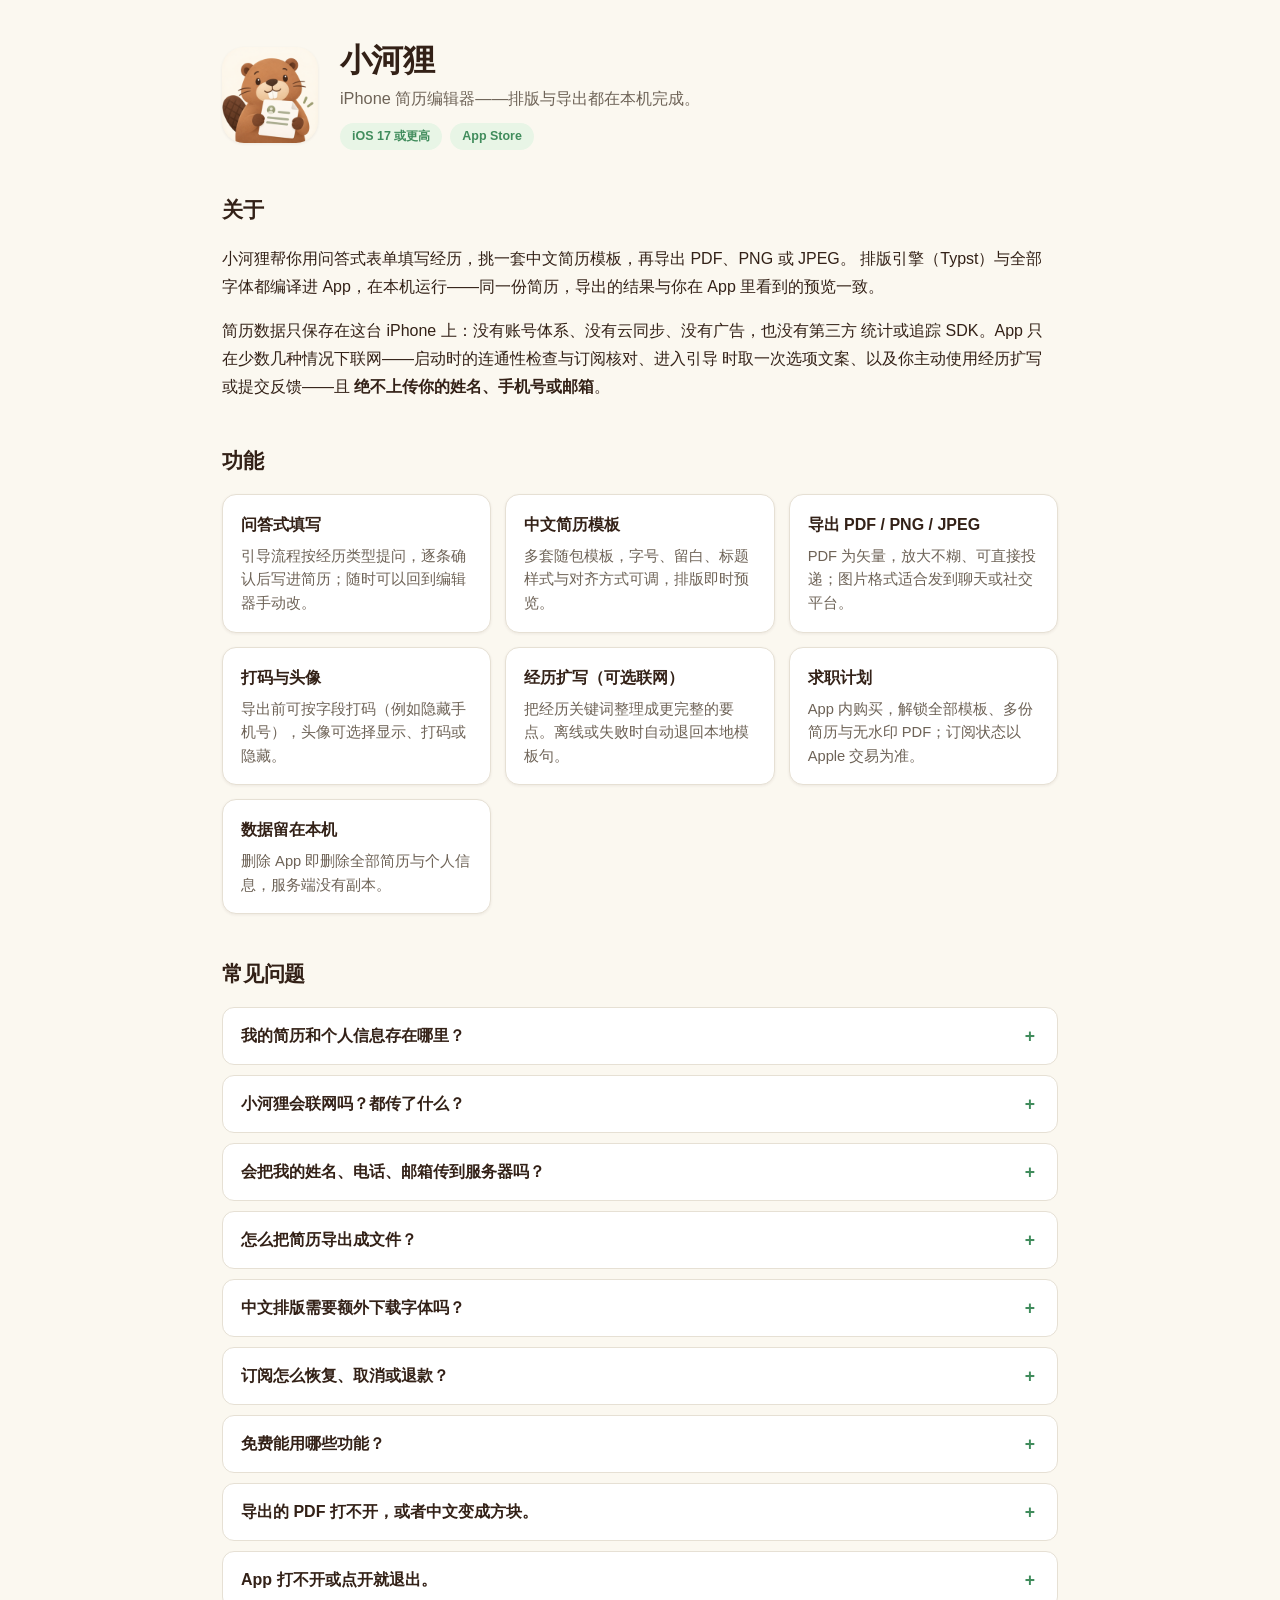
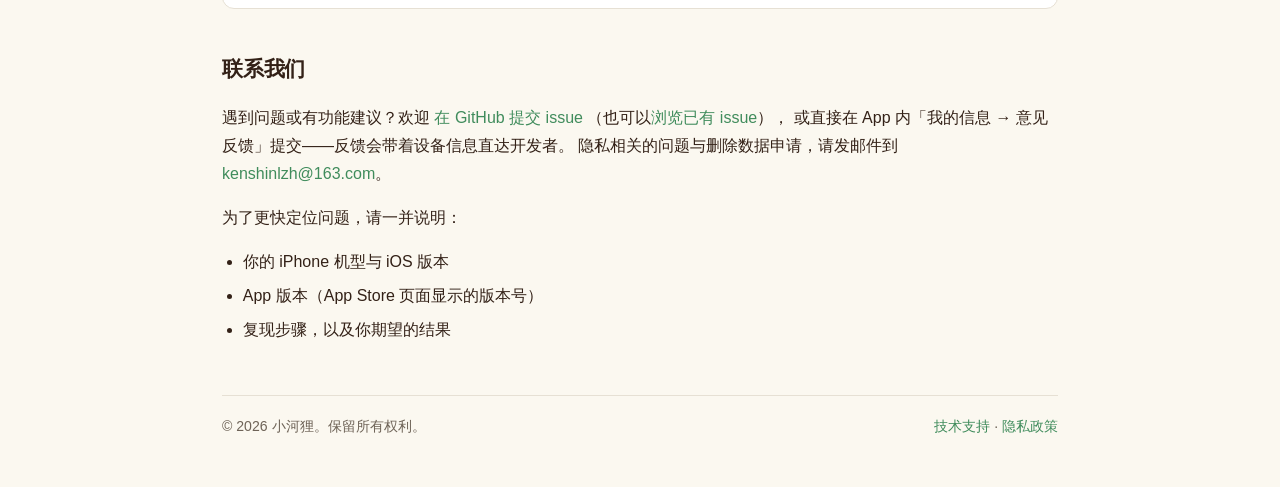
==== index.html @ 196c78fe "去掉技术支持页的「版本 0.1」标签" ====
<!DOCTYPE html>
<html lang="zh-CN">
<head>
<meta charset="utf-8">
<meta name="viewport" content="width=device-width, initial-scale=1">
<title>小河狸 — 技术支持</title>
<meta name="description" content="小河狸 iPhone 简历编辑器的技术支持：功能说明、常见问题、故障排查与联系方式。">
<meta property="og:title" content="小河狸 — 技术支持">
<meta property="og:description" content="iPhone 简历编辑器：排版与导出都在本机完成，简历数据只存在手机上。">
<meta property="og:image" content="assets/icon.png">
<link rel="icon" type="image/png" href="assets/icon.png">
<link rel="stylesheet" href="styles.css">
</head>
<body>
<main class="wrap">

<header class="hero">
  <img class="hero-icon" src="assets/icon.png" alt="小河狸 App 图标" width="96" height="96">
  <div>
    <h1>小河狸</h1>
    <p class="tagline">iPhone 简历编辑器——排版与导出都在本机完成。</p>
    <p class="chips">
      <span class="chip">iOS 17 或更高</span>
      <span class="chip">App Store</span>
    </p>
  </div>
</header>

<section>
  <h2>关于</h2>
  <p>小河狸帮你用问答式表单填写经历，挑一套中文简历模板，再导出 PDF、PNG 或 JPEG。
  排版引擎（Typst）与全部字体都编译进 App，在本机运行——同一份简历，导出的结果与你在
  App 里看到的预览一致。</p>
  <p>简历数据只保存在这台 iPhone 上：没有账号体系、没有云同步、没有广告，也没有第三方
  统计或追踪 SDK。App 只在少数几种情况下联网——启动时的连通性检查与订阅核对、进入引导
  时取一次选项文案、以及你主动使用经历扩写或提交反馈——且
  <strong>绝不上传你的姓名、手机号或邮箱</strong>。</p>
</section>

<section>
  <h2>功能</h2>
  <div class="grid">
    <div class="card">
      <h3>问答式填写</h3>
      <p>引导流程按经历类型提问，逐条确认后写进简历；随时可以回到编辑器手动改。</p>
    </div>
    <div class="card">
      <h3>中文简历模板</h3>
      <p>多套随包模板，字号、留白、标题样式与对齐方式可调，排版即时预览。</p>
    </div>
    <div class="card">
      <h3>导出 PDF / PNG / JPEG</h3>
      <p>PDF 为矢量，放大不糊、可直接投递；图片格式适合发到聊天或社交平台。</p>
    </div>
    <div class="card">
      <h3>打码与头像</h3>
      <p>导出前可按字段打码（例如隐藏手机号），头像可选择显示、打码或隐藏。</p>
    </div>
    <div class="card">
      <h3>经历扩写（可选联网）</h3>
      <p>把经历关键词整理成更完整的要点。离线或失败时自动退回本地模板句。</p>
    </div>
    <div class="card">
      <h3>求职计划</h3>
      <p>App 内购买，解锁全部模板、多份简历与无水印 PDF；订阅状态以 Apple 交易为准。</p>
    </div>
    <div class="card">
      <h3>数据留在本机</h3>
      <p>删除 App 即删除全部简历与个人信息，服务端没有副本。</p>
    </div>
  </div>
</section>

<section>
  <h2>常见问题</h2>

  <details>
    <summary>我的简历和个人信息存在哪里？</summary>
    <p>全部存在这台 iPhone 上 App 的私有目录里（简历 JSON、头像图片与设置）。
    没有服务器保存简历，也不会上传到任何云端。删除 App 就会一并删除。</p>
  </details>

  <details>
    <summary>小河狸会联网吗？都传了什么？</summary>
    <p>会，但次数很少，且全部指向开发者自建的 <code>bestresume.pinebop.com</code>。
    其中三处是自动发生的（都不含你填写的内容）：</p>
    <ul>
      <li><strong>连通性检查</strong>：启动时问一次服务是否在线，只发一个空的 GET 请求，
      不含任何个人信息。</li>
      <li><strong>订阅核对</strong>：把 Apple 签名的交易凭证与一个随机设备标识发出去，
      用于确认订阅是否有效、还剩多少次精修；启动与回到前台时各可能触发一次。</li>
      <li><strong>引导选项文案</strong>：进入引导时取一次经历类型 / 技能分类列表，
      不含任何个人信息。</li>
    </ul>
    <p>另外两处只有你主动操作才会发生：</p>
    <ul>
      <li><strong>经历扩写 / 个人简介生成</strong>：只发送经历类型与你确认过的事实关键词，
      不含姓名、手机号、邮箱（出站前强制清洗）；服务器会把这些关键词转交大模型服务商
      生成文字。</li>
      <li><strong>意见反馈</strong>：只有你点「提交」时，才发送反馈正文、你选填的联系方式
      与设备型号、系统版本、App 版本、语言。</li>
    </ul>
    <p>完整说明见<a href="privacy.html">隐私政策</a>。</p>
  </details>

  <details>
    <summary>会把我的姓名、电话、邮箱传到服务器吗？</summary>
    <p>不会。这是硬性约束：所有出站文本在唯一网络出口处强制清洗，命中邮箱或手机号模式
    即整段隐去，之后才会发出去。</p>
  </details>

  <details>
    <summary>怎么把简历导出成文件？</summary>
    <p>在编辑页点右上角「导出」，选择 PDF、PNG 或 JPEG，随后通过 iOS 系统分享面板
    保存到「文件」或发给别人。发到哪里完全由你决定，App 不经手。</p>
  </details>

  <details>
    <summary>中文排版需要额外下载字体吗？</summary>
    <p>不需要。随包字体已包含中文字形，离线也能正常排版。如果你在有网络的电脑上编辑
    导出的 PDF，请确认系统装有中文字体。</p>
  </details>

  <details>
    <summary>订阅怎么恢复、取消或退款？</summary>
    <p>订阅由 Apple 处理：在 iOS「设置 → Apple 账户 → 订阅」里查看、取消或管理，
    退款也通过 Apple 提交。</p>
    <p>在 App 里碰到需要订阅的功能（锁定模板、导出 PDF、第二份简历、精修次数用完）时，
    会弹出「求职计划」页，页面上有「恢复购买」与「管理订阅」两个入口，换设备或重装后
    从那里恢复即可。想查看当前订阅状态与剩余精修次数，走
    「我的信息 → 设置 → 账号与权益」。</p>
  </details>

  <details>
    <summary>免费能用哪些功能？</summary>
    <p>免费档可以保存一份简历、使用其中几套通用模板、进行有限次数的经历精修；
    导出的图片带水印，<strong>导出 PDF 需要订阅</strong>。「求职计划」订阅解锁全部模板、
    多份简历与无水印 PDF。具体次数以 App 内展示为准。</p>
  </details>

  <details>
    <summary>导出的 PDF 打不开，或者中文变成方块。</summary>
    <p>先确认导出的是 PDF 而不是 PNG/JPEG；若在第三方阅读器里显示异常，换用
    「文件」App 或系统预览打开。中文变方块通常是阅读器缺中文字体，不是文件损坏——
    这份 PDF 里已经内嵌了排版所用字体，换一个阅读器即可正常显示。</p>
  </details>

  <details>
    <summary>App 打不开或点开就退出。</summary>
    <p>请先确认系统版本为 iOS 17 或更高，然后删除 App 重新从 App Store 安装。
    如果仍然打不开，请反馈给我们，并附上机型与系统版本。</p>
  </details>
</section>

<section>
  <h2>联系我们</h2>
  <p>遇到问题或有功能建议？欢迎
  <a href="https://github.com/Pinebop/bestresume-support/issues/new">在 GitHub 提交 issue</a>
  （也可以<a href="https://github.com/Pinebop/bestresume-support/issues">浏览已有 issue</a>），
  或直接在 App 内「我的信息 → 意见反馈」提交——反馈会带着设备信息直达开发者。
  隐私相关的问题与删除数据申请，请发邮件到
  <a href="mailto:kenshinlzh@163.com">kenshinlzh@163.com</a>。</p>
  <p>为了更快定位问题，请一并说明：</p>
  <ul>
    <li>你的 iPhone 机型与 iOS 版本</li>
    <li>App 版本（App Store 页面显示的版本号）</li>
    <li>复现步骤，以及你期望的结果</li>
  </ul>
</section>

<footer>
  <p>© 2026 小河狸。保留所有权利。</p>
  <nav><a href="index.html">技术支持</a> · <a href="privacy.html">隐私政策</a></nav>
</footer>

</main>
</body>
</html>
---- styles.css ----
/* 小河狸 support site. No JavaScript; adapts to light/dark via prefers-color-scheme.
   Palette mirrors app/templates/assets/brand-theme.json (the App's single source of truth). */

:root {
  --bg: #fbf8f0;
  --fg: #332117;
  --muted: #6e6357;
  --card: #ffffff;
  --border: #e6e0d4;
  --accent: #408c5c;
  --accent-soft: #e8f5e6;
  --brown: #8c5433;
  --brown-soft: #f5e3cc;
  --code-bg: #f1ece0;
  --shadow: 0 1px 3px rgba(51, 33, 23, 0.07);
}

@media (prefers-color-scheme: dark) {
  :root {
    --bg: #191c19;
    --fg: #f3eee4;
    --muted: #babbaE;
    --card: #252b25;
    --border: #33392f;
    --accent: #91c59c;
    --accent-soft: #2c4030;
    --brown: #ddb68b;
    --brown-soft: #403329;
    --code-bg: #2a302a;
    --shadow: 0 1px 3px rgba(0, 0, 0, 0.45);
  }
}

* { box-sizing: border-box; }

body {
  margin: 0;
  background: var(--bg);
  color: var(--fg);
  font-family: -apple-system, BlinkMacSystemFont, "PingFang SC", "Hiragino Sans GB",
    "Segoe UI", Roboto, Helvetica, Arial, sans-serif;
  font-size: 16px;
  line-height: 1.75;
  -webkit-font-smoothing: antialiased;
}

.wrap {
  max-width: 880px;
  margin: 0 auto;
  padding: 40px 22px 48px;
}

.wrap.narrow { max-width: 760px; }

a { color: var(--accent); text-decoration: none; }
a:hover { text-decoration: underline; }

code {
  font-family: ui-monospace, SFMono-Regular, Menlo, Consolas, monospace;
  font-size: 0.86em;
  background: var(--code-bg);
  border-radius: 6px;
  padding: 2px 6px;
  word-break: break-all;
}

/* Hero */

.hero {
  display: flex;
  align-items: center;
  gap: 22px;
  margin-bottom: 30px;
}

.hero-left { align-items: center; }

.hero-icon {
  border-radius: 22px;
  box-shadow: var(--shadow);
  flex: none;
}

h1 {
  margin: 0 0 4px;
  font-size: 2rem;
  letter-spacing: -0.02em;
  line-height: 1.25;
}

.tagline {
  margin: 0 0 10px;
  color: var(--muted);
  font-size: 1.02rem;
}

.chips { margin: 0; display: flex; flex-wrap: wrap; gap: 8px; }

.chip {
  display: inline-block;
  font-size: 0.78rem;
  font-weight: 600;
  color: var(--accent);
  background: var(--accent-soft);
  border-radius: 999px;
  padding: 3px 12px;
}

/* Sections */

h2 {
  font-size: 1.32rem;
  letter-spacing: -0.01em;
  margin: 2.6rem 0 0.9rem;
}

h3 {
  font-size: 1.04rem;
  margin: 1.9rem 0 0.5rem;
}

.meta { color: var(--muted); font-size: 0.92rem; margin-top: 0; }

.summary {
  background: var(--accent-soft);
  border-radius: 14px;
  padding: 4px 20px 16px;
  margin-top: 1.6rem;
}

.summary h2 { margin-top: 0.9rem; }

.note {
  background: var(--brown-soft);
  border-radius: 12px;
  padding: 2px 18px 14px;
  margin-top: 1.4rem;
}

.note h2 { font-size: 1.1rem; margin-top: 0.9rem; }

/* Feature cards */

.grid {
  display: grid;
  grid-template-columns: repeat(auto-fill, minmax(240px, 1fr));
  gap: 14px;
}

.card {
  background: var(--card);
  border: 1px solid var(--border);
  border-radius: 14px;
  padding: 16px 18px;
  box-shadow: var(--shadow);
}

.card h3 { margin: 0 0 6px; font-size: 1rem; }

.card p { margin: 0; color: var(--muted); font-size: 0.92rem; line-height: 1.6; }

/* FAQ accordions */

details {
  background: var(--card);
  border: 1px solid var(--border);
  border-radius: 12px;
  padding: 14px 18px;
  margin-bottom: 10px;
}

summary {
  font-weight: 600;
  cursor: pointer;
  list-style: none;
  position: relative;
  padding-right: 28px;
}

summary::-webkit-details-marker { display: none; }

summary::after {
  content: "+";
  position: absolute;
  right: 4px;
  top: 50%;
  transform: translateY(-50%);
  color: var(--accent);
  font-weight: 700;
  font-size: 1.1rem;
}

details[open] summary::after { content: "−"; }

details p { margin: 10px 0 2px; color: var(--muted); }

/* Lists, table & footer */

section ul { padding-left: 1.3rem; }
section li { margin: 6px 0; }

table {
  width: 100%;
  border-collapse: collapse;
  margin: 1rem 0;
  font-size: 0.93rem;
}

th, td {
  border: 1px solid var(--border);
  padding: 8px 12px;
  text-align: left;
  vertical-align: top;
}

th { background: var(--accent-soft); font-weight: 600; }

footer {
  margin-top: 3.2rem;
  padding-top: 18px;
  border-top: 1px solid var(--border);
  display: flex;
  justify-content: space-between;
  flex-wrap: wrap;
  gap: 8px;
  color: var(--muted);
  font-size: 0.88rem;
}

footer p, footer nav { margin: 0; }
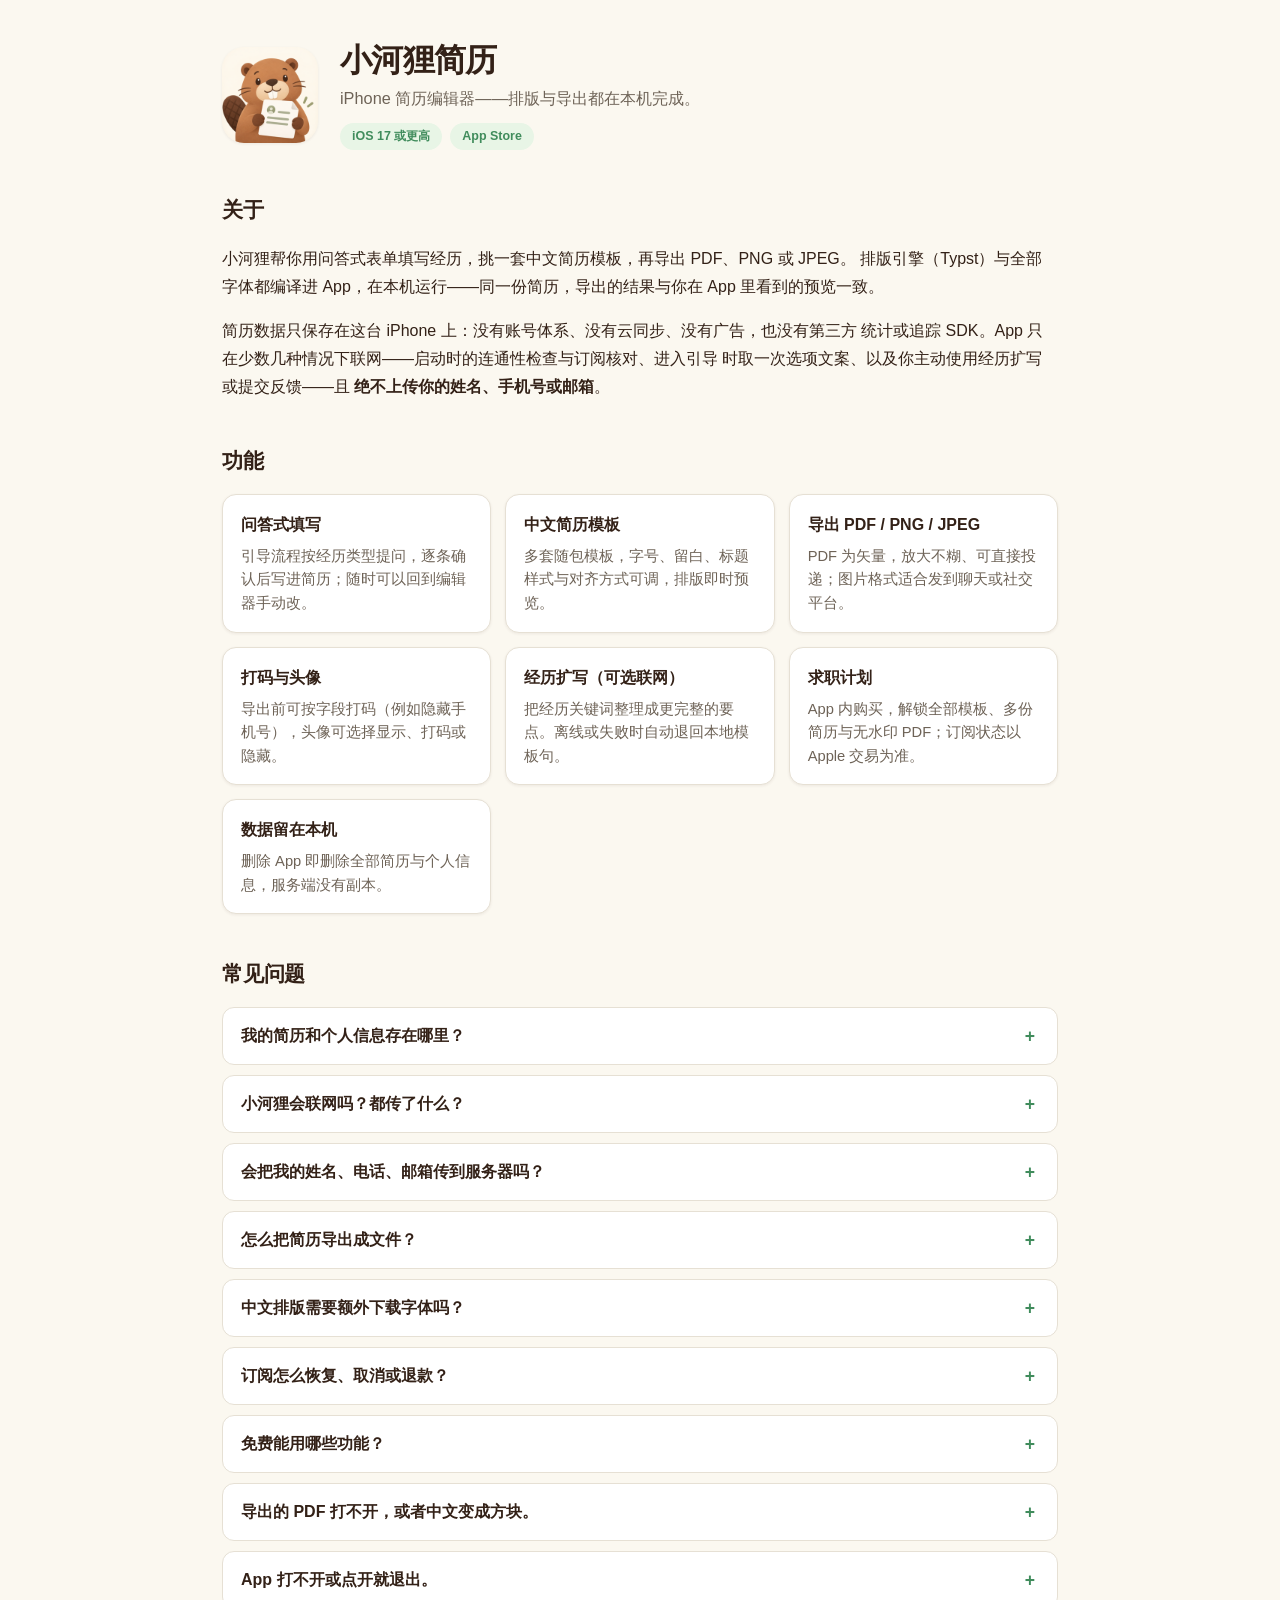
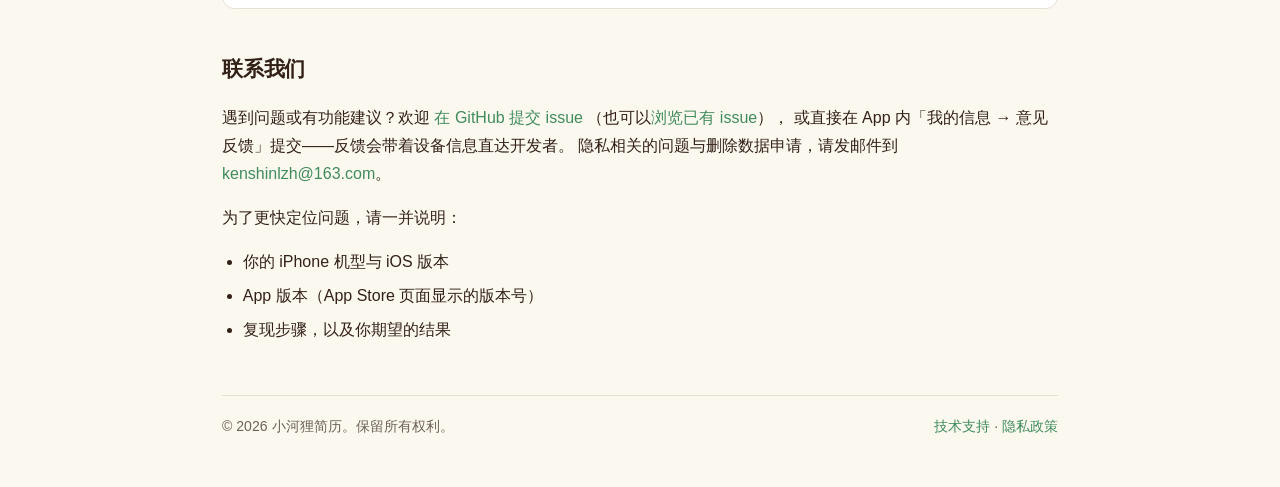
==== commit ab56c9a9: "App 名称统一为「小河狸简历」" ====
--- a/index.html
+++ b/index.html
@@ -3,9 +3,9 @@
 <head>
 <meta charset="utf-8">
 <meta name="viewport" content="width=device-width, initial-scale=1">
-<title>小河狸 — 技术支持</title>
-<meta name="description" content="小河狸 iPhone 简历编辑器的技术支持：功能说明、常见问题、故障排查与联系方式。">
-<meta property="og:title" content="小河狸 — 技术支持">
+<title>小河狸简历 — 技术支持</title>
+<meta name="description" content="小河狸简历 iPhone 简历编辑器的技术支持：功能说明、常见问题、故障排查与联系方式。">
+<meta property="og:title" content="小河狸简历 — 技术支持">
 <meta property="og:description" content="iPhone 简历编辑器：排版与导出都在本机完成，简历数据只存在手机上。">
 <meta property="og:image" content="assets/icon.png">
 <link rel="icon" type="image/png" href="assets/icon.png">
@@ -15,9 +15,9 @@
 <main class="wrap">
 
 <header class="hero">
-  <img class="hero-icon" src="assets/icon.png" alt="小河狸 App 图标" width="96" height="96">
+  <img class="hero-icon" src="assets/icon.png" alt="小河狸简历 App 图标" width="96" height="96">
   <div>
-    <h1>小河狸</h1>
+    <h1>小河狸简历</h1>
     <p class="tagline">iPhone 简历编辑器——排版与导出都在本机完成。</p>
     <p class="chips">
       <span class="chip">iOS 17 或更高</span>
@@ -169,7 +169,7 @@
 </section>
 
 <footer>
-  <p>© 2026 小河狸。保留所有权利。</p>
+  <p>© 2026 小河狸简历。保留所有权利。</p>
   <nav><a href="index.html">技术支持</a> · <a href="privacy.html">隐私政策</a></nav>
 </footer>
 
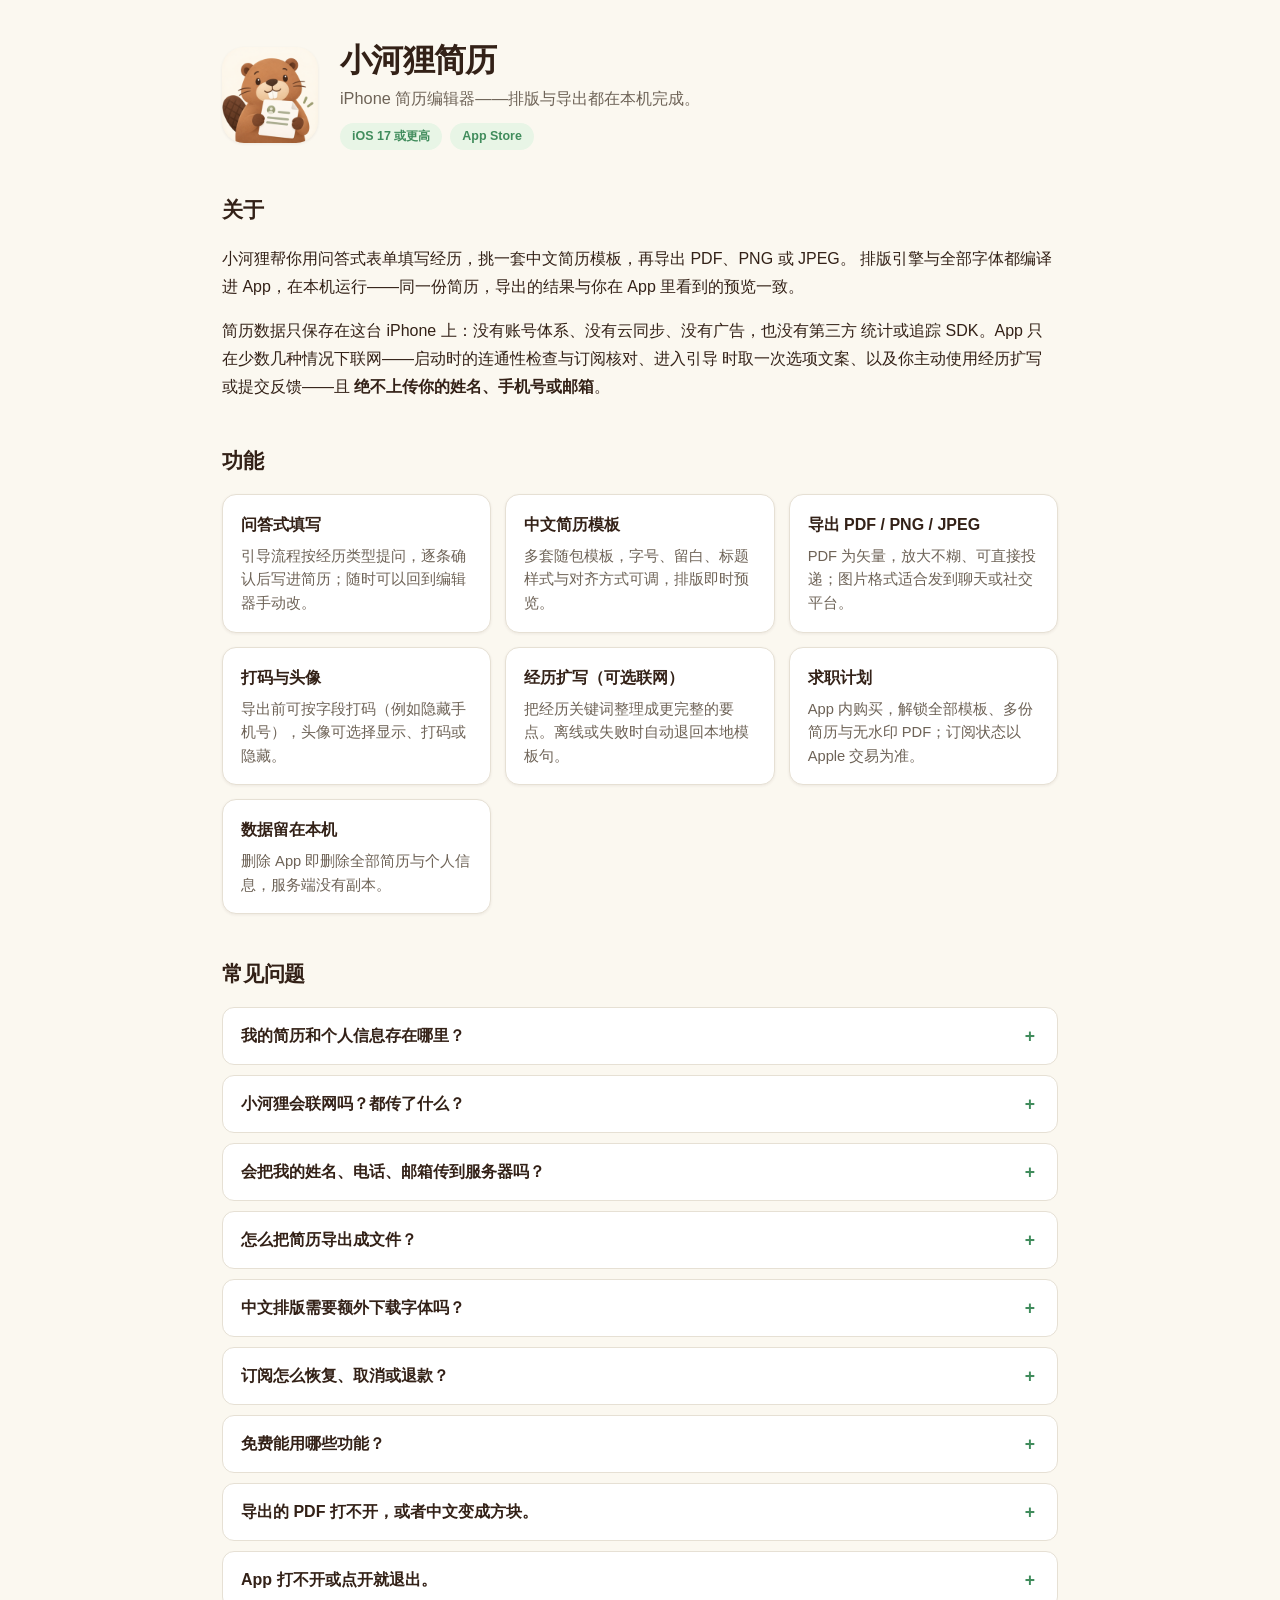
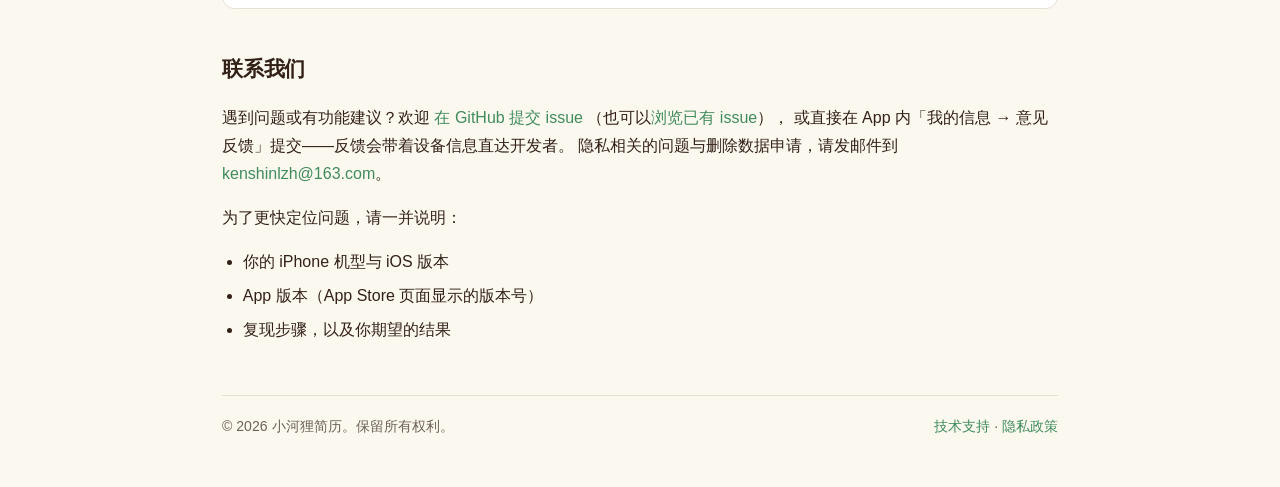
==== commit 44724f60: "移除排版引擎技术名称（Typst）表述" ====
--- a/index.html
+++ b/index.html
@@ -29,7 +29,7 @@
 <section>
   <h2>关于</h2>
   <p>小河狸帮你用问答式表单填写经历，挑一套中文简历模板，再导出 PDF、PNG 或 JPEG。
-  排版引擎（Typst）与全部字体都编译进 App，在本机运行——同一份简历，导出的结果与你在
+  排版引擎与全部字体都编译进 App，在本机运行——同一份简历，导出的结果与你在
   App 里看到的预览一致。</p>
   <p>简历数据只保存在这台 iPhone 上：没有账号体系、没有云同步、没有广告，也没有第三方
   统计或追踪 SDK。App 只在少数几种情况下联网——启动时的连通性检查与订阅核对、进入引导
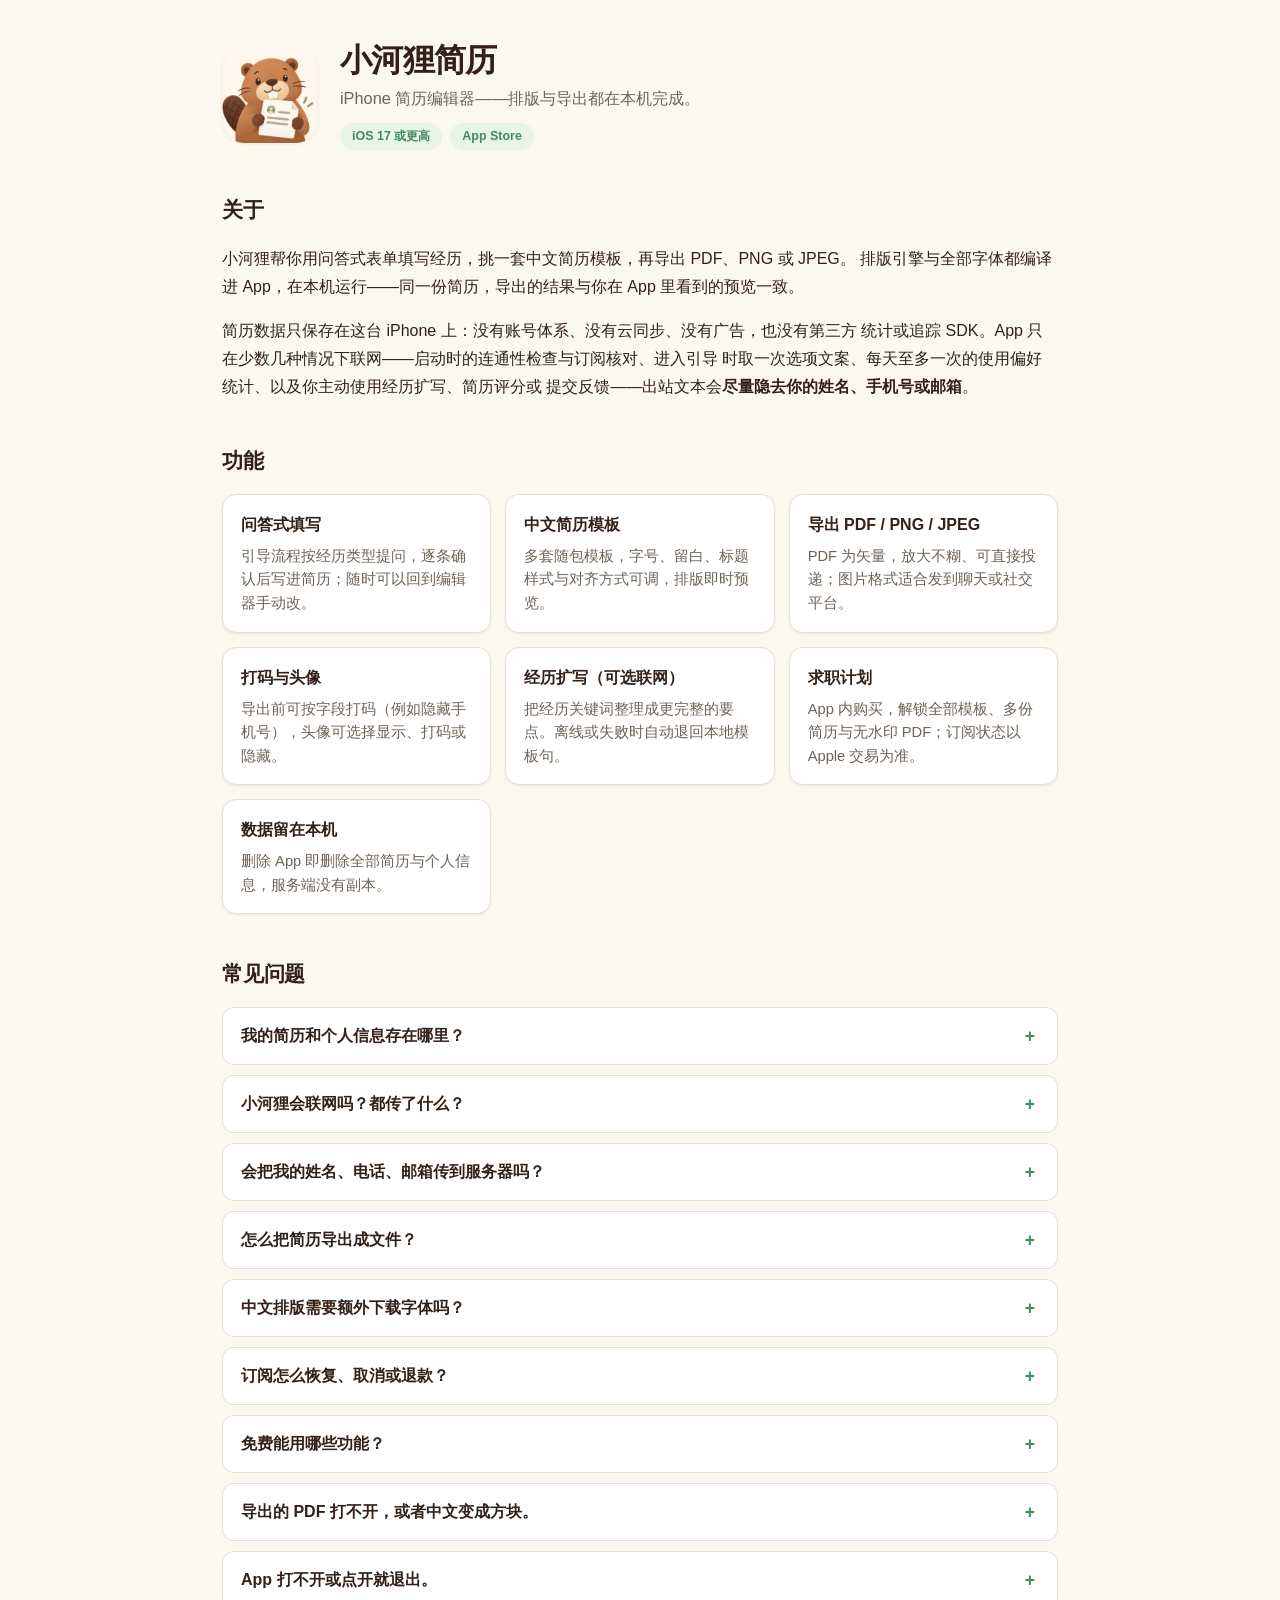
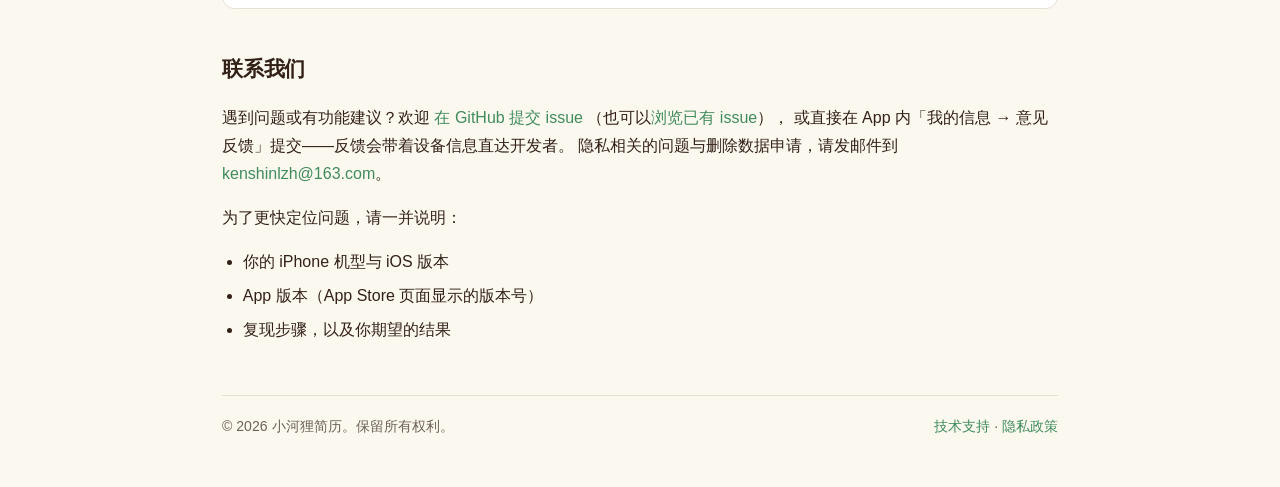
==== commit 71718602: "隐私政策与 App 内副本口径同步（2026-10-01） - 补齐三条真实联网链路的披露：每天至多一次的使用偏好统计（带随机设备标识）、   简历评分（整份简历脱敏文本）、评分规则配置拉取 - 「绝" ====
--- a/index.html
+++ b/index.html
@@ -33,8 +33,8 @@
   App 里看到的预览一致。</p>
   <p>简历数据只保存在这台 iPhone 上：没有账号体系、没有云同步、没有广告，也没有第三方
   统计或追踪 SDK。App 只在少数几种情况下联网——启动时的连通性检查与订阅核对、进入引导
-  时取一次选项文案、以及你主动使用经历扩写或提交反馈——且
-  <strong>绝不上传你的姓名、手机号或邮箱</strong>。</p>
+  时取一次选项文案、每天至多一次的使用偏好统计、以及你主动使用经历扩写、简历评分或
+  提交反馈——出站文本会<strong>尽量隐去你的姓名、手机号或邮箱</strong>。</p>
 </section>
 
 <section>
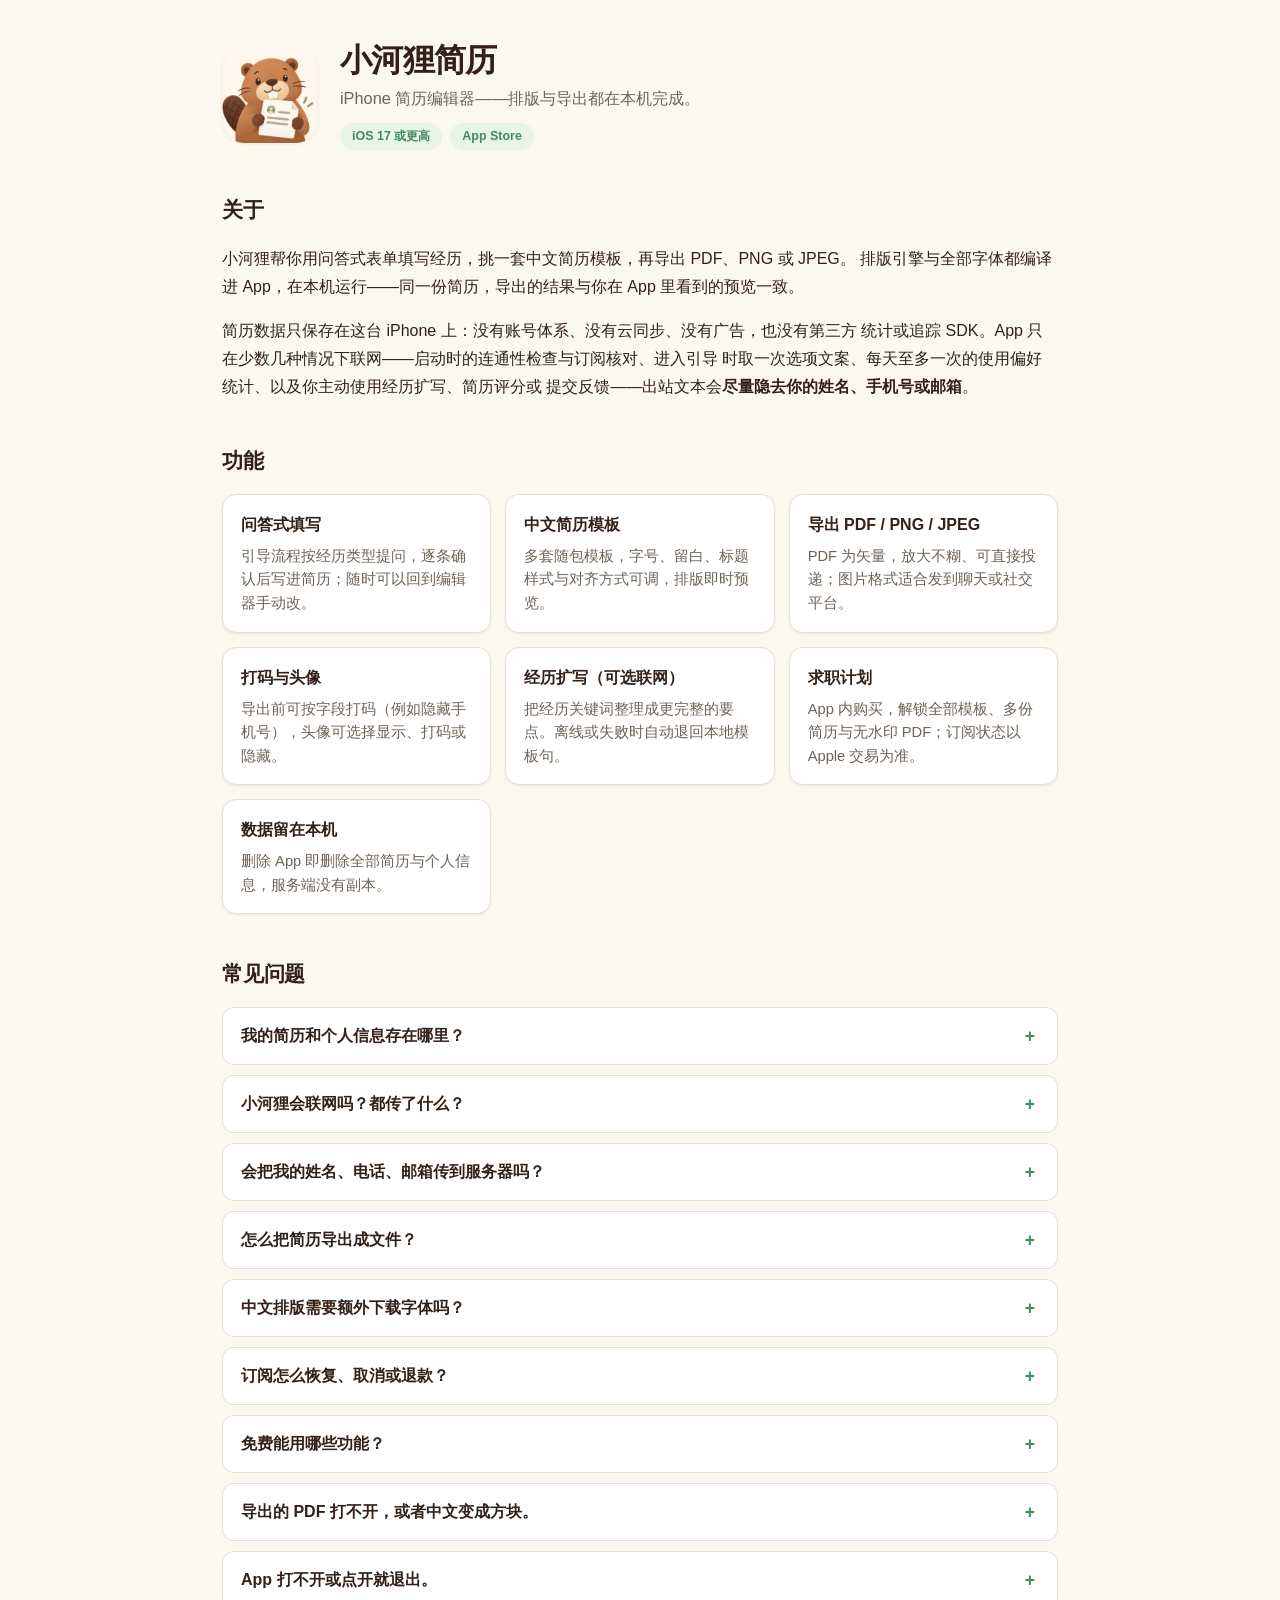
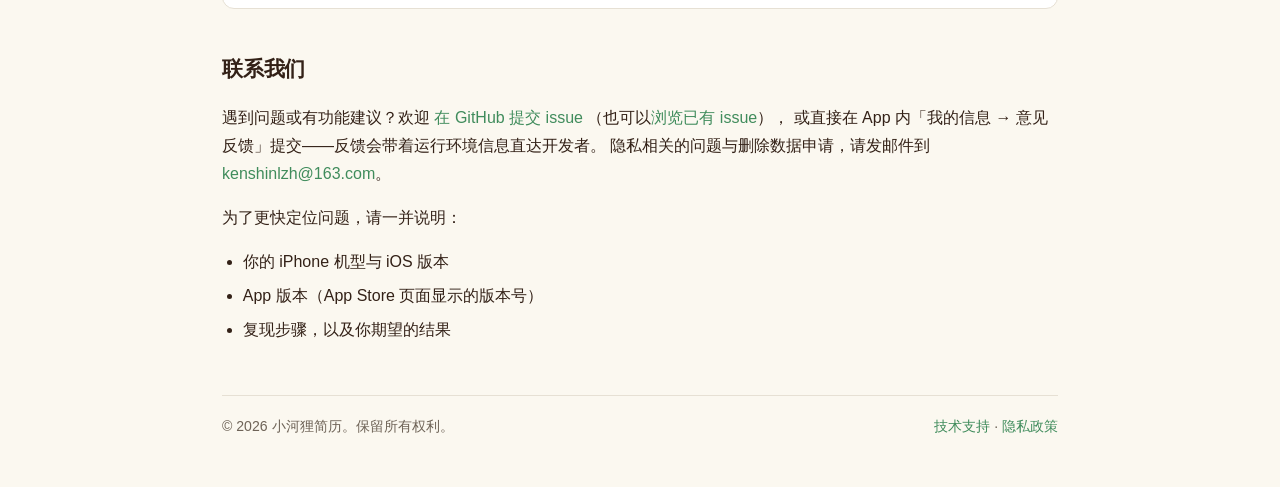
==== commit 669d0c27: "隐私政策同步身份 v3：去掉随机设备标识，改述匿名账户标识 - privacy.html：订阅核对 / 使用偏好统计 / 意见反馈三处不再有设备标识；   「4. 设备标识」改写为「匿名账户标识」（只" ====
--- a/index.html
+++ b/index.html
@@ -87,8 +87,8 @@
     <ul>
       <li><strong>连通性检查</strong>：启动时问一次服务是否在线，只发一个空的 GET 请求，
       不含任何个人信息。</li>
-      <li><strong>订阅核对</strong>：把 Apple 签名的交易凭证与一个随机设备标识发出去，
-      用于确认订阅是否有效、还剩多少次精修；启动与回到前台时各可能触发一次。</li>
+      <li><strong>订阅核对</strong>：把 Apple 签名的交易凭证与一个本机生成的匿名账户标识
+      发出去，用于确认订阅是否有效、还剩多少次精修；启动与回到前台时各可能触发一次。</li>
       <li><strong>引导选项文案</strong>：进入引导时取一次经历类型 / 技能分类列表，
       不含任何个人信息。</li>
     </ul>
@@ -157,7 +157,7 @@
   <p>遇到问题或有功能建议？欢迎
   <a href="https://github.com/Pinebop/bestresume-support/issues/new">在 GitHub 提交 issue</a>
   （也可以<a href="https://github.com/Pinebop/bestresume-support/issues">浏览已有 issue</a>），
-  或直接在 App 内「我的信息 → 意见反馈」提交——反馈会带着设备信息直达开发者。
+  或直接在 App 内「我的信息 → 意见反馈」提交——反馈会带着运行环境信息直达开发者。
   隐私相关的问题与删除数据申请，请发邮件到
   <a href="mailto:kenshinlzh@163.com">kenshinlzh@163.com</a>。</p>
   <p>为了更快定位问题，请一并说明：</p>
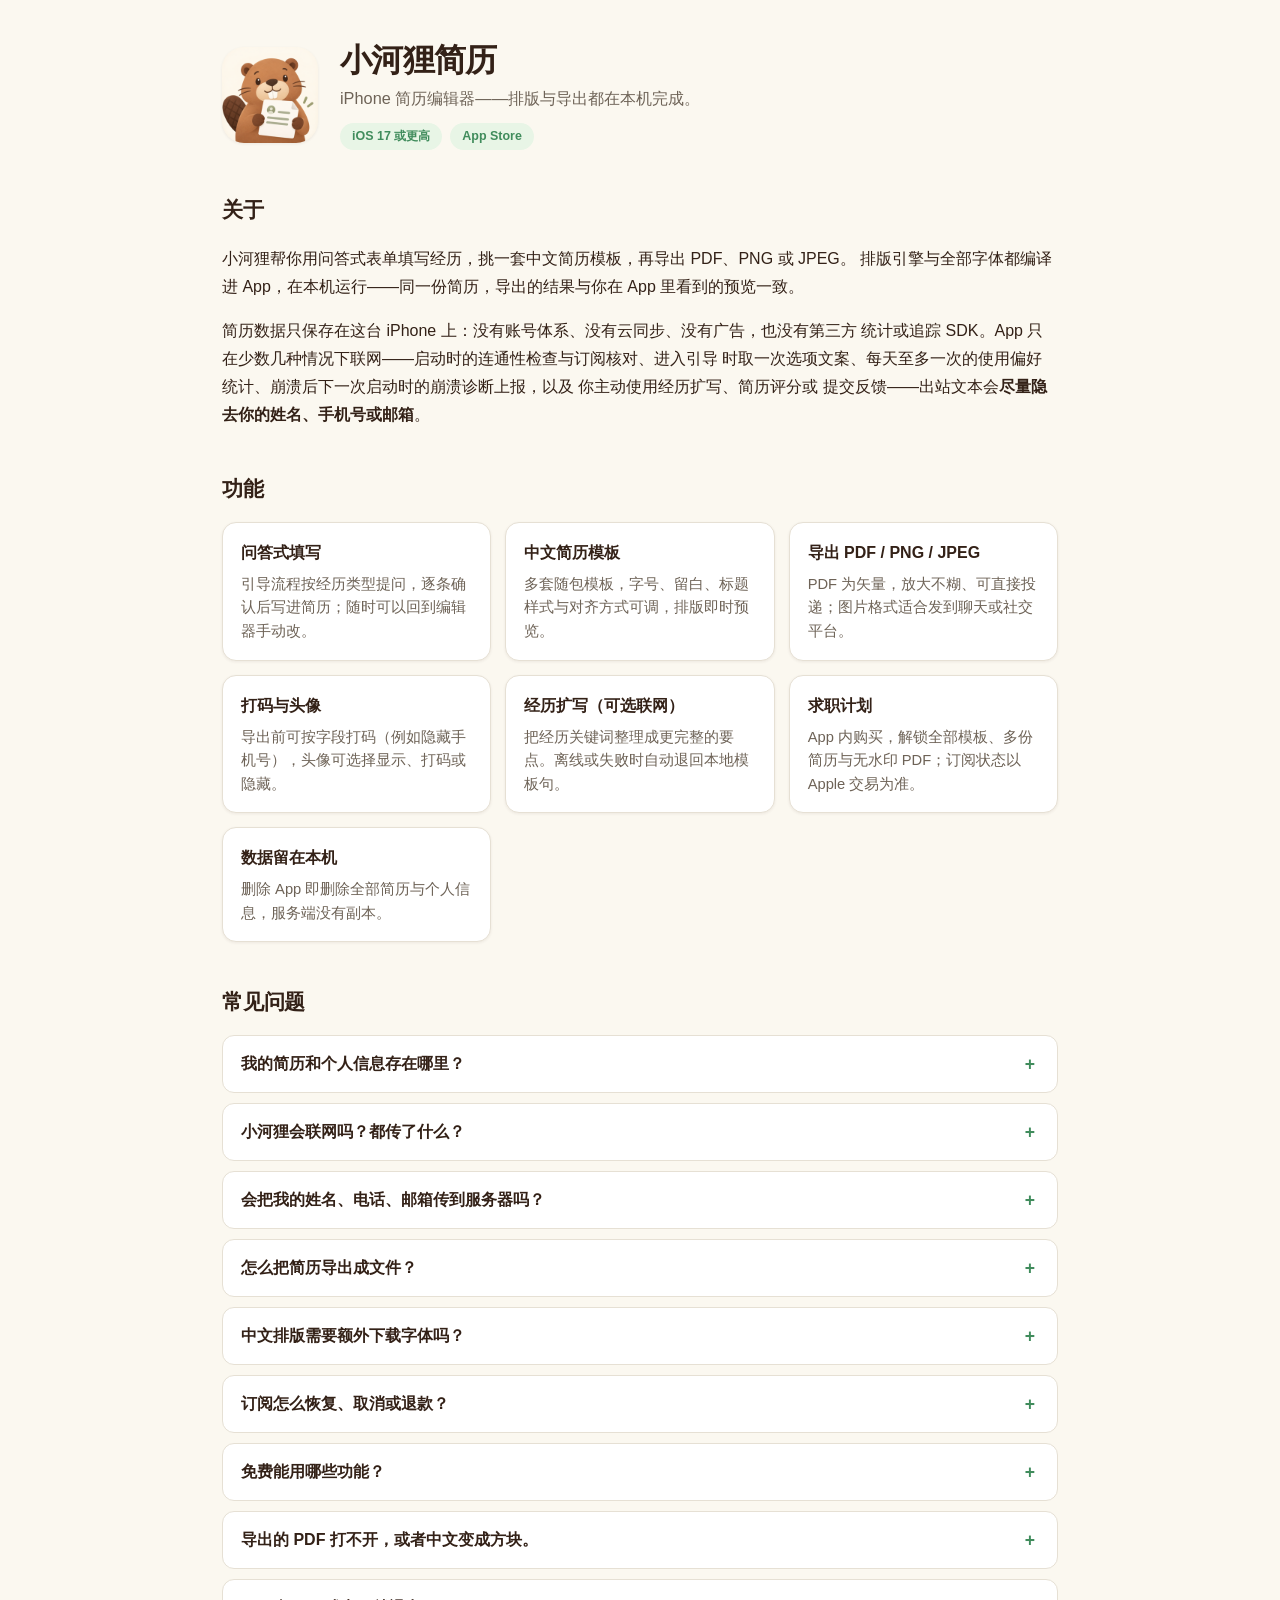
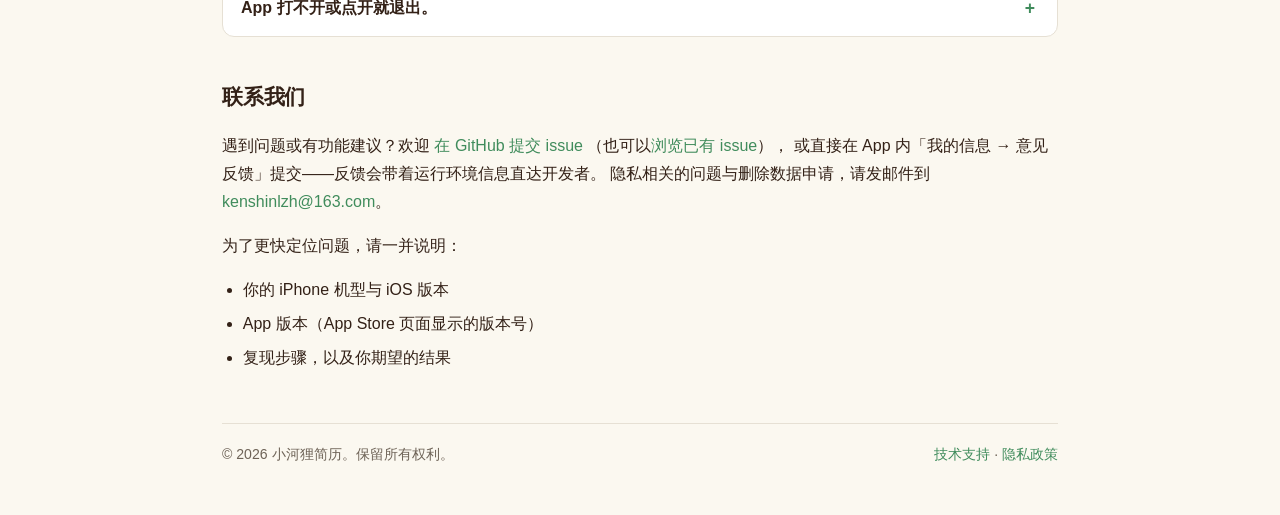
==== commit 01d4033d: "隐私政策补齐崩溃诊断上报（与 App 内副本同步） App 新增崩溃遥测（MetricKit 收集 → 自己上报到 bestresume.pinebop.com）， 公开副本必须与 App 内 Pri" ====
--- a/index.html
+++ b/index.html
@@ -33,7 +33,8 @@
   App 里看到的预览一致。</p>
   <p>简历数据只保存在这台 iPhone 上：没有账号体系、没有云同步、没有广告，也没有第三方
   统计或追踪 SDK。App 只在少数几种情况下联网——启动时的连通性检查与订阅核对、进入引导
-  时取一次选项文案、每天至多一次的使用偏好统计、以及你主动使用经历扩写、简历评分或
+  时取一次选项文案、每天至多一次的使用偏好统计、崩溃后下一次启动时的崩溃诊断上报，以及
+  你主动使用经历扩写、简历评分或
   提交反馈——出站文本会<strong>尽量隐去你的姓名、手机号或邮箱</strong>。</p>
 </section>
 
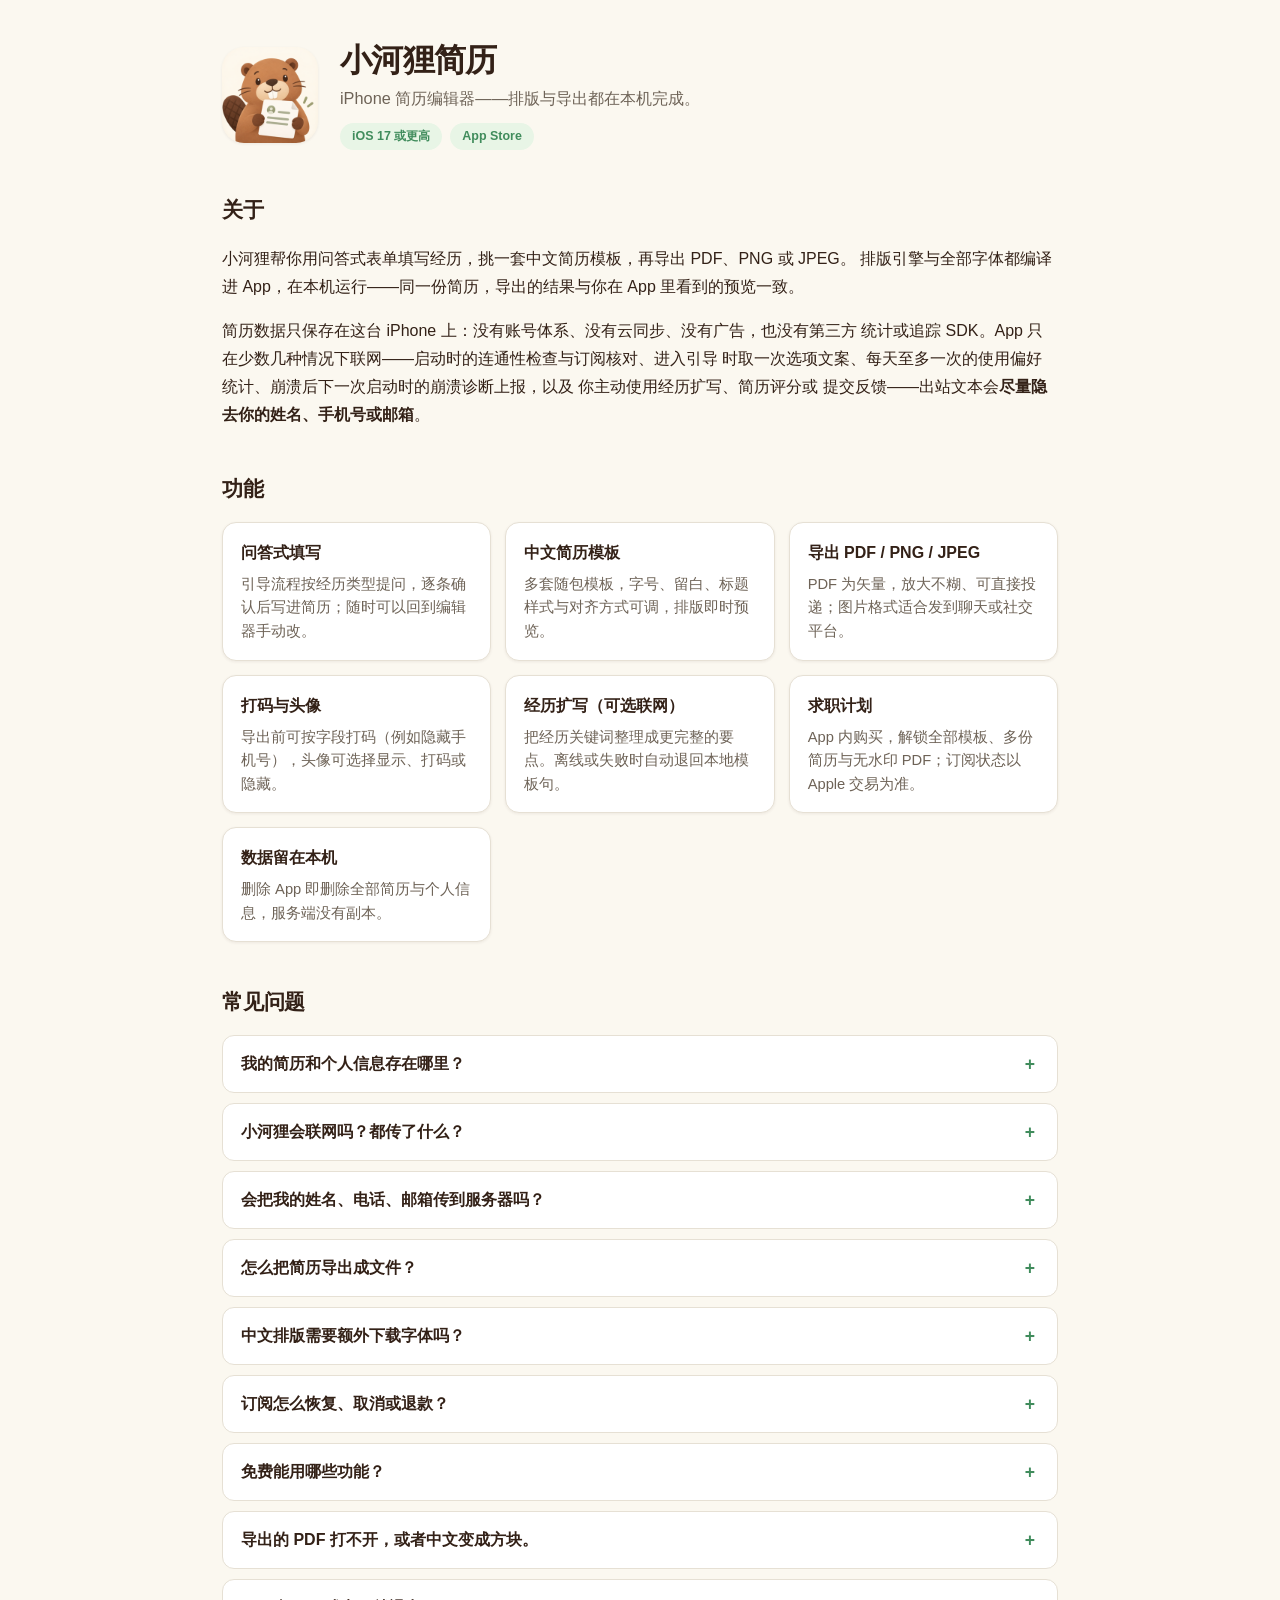
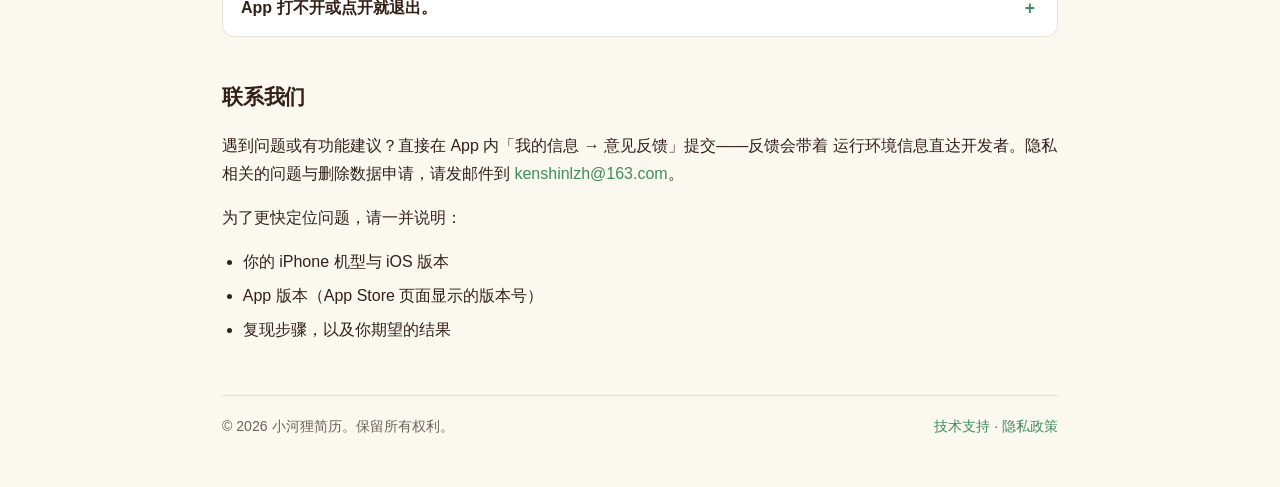
==== commit b966532d: "技术支持页同样去掉 GitHub 提交 issue 的指引（与隐私政策页口径一致）" ====
--- a/index.html
+++ b/index.html
@@ -155,11 +155,8 @@
 
 <section>
   <h2>联系我们</h2>
-  <p>遇到问题或有功能建议？欢迎
-  <a href="https://github.com/Pinebop/bestresume-support/issues/new">在 GitHub 提交 issue</a>
-  （也可以<a href="https://github.com/Pinebop/bestresume-support/issues">浏览已有 issue</a>），
-  或直接在 App 内「我的信息 → 意见反馈」提交——反馈会带着运行环境信息直达开发者。
-  隐私相关的问题与删除数据申请，请发邮件到
+  <p>遇到问题或有功能建议？直接在 App 内「我的信息 → 意见反馈」提交——反馈会带着
+  运行环境信息直达开发者。隐私相关的问题与删除数据申请，请发邮件到
   <a href="mailto:kenshinlzh@163.com">kenshinlzh@163.com</a>。</p>
   <p>为了更快定位问题，请一并说明：</p>
   <ul>
